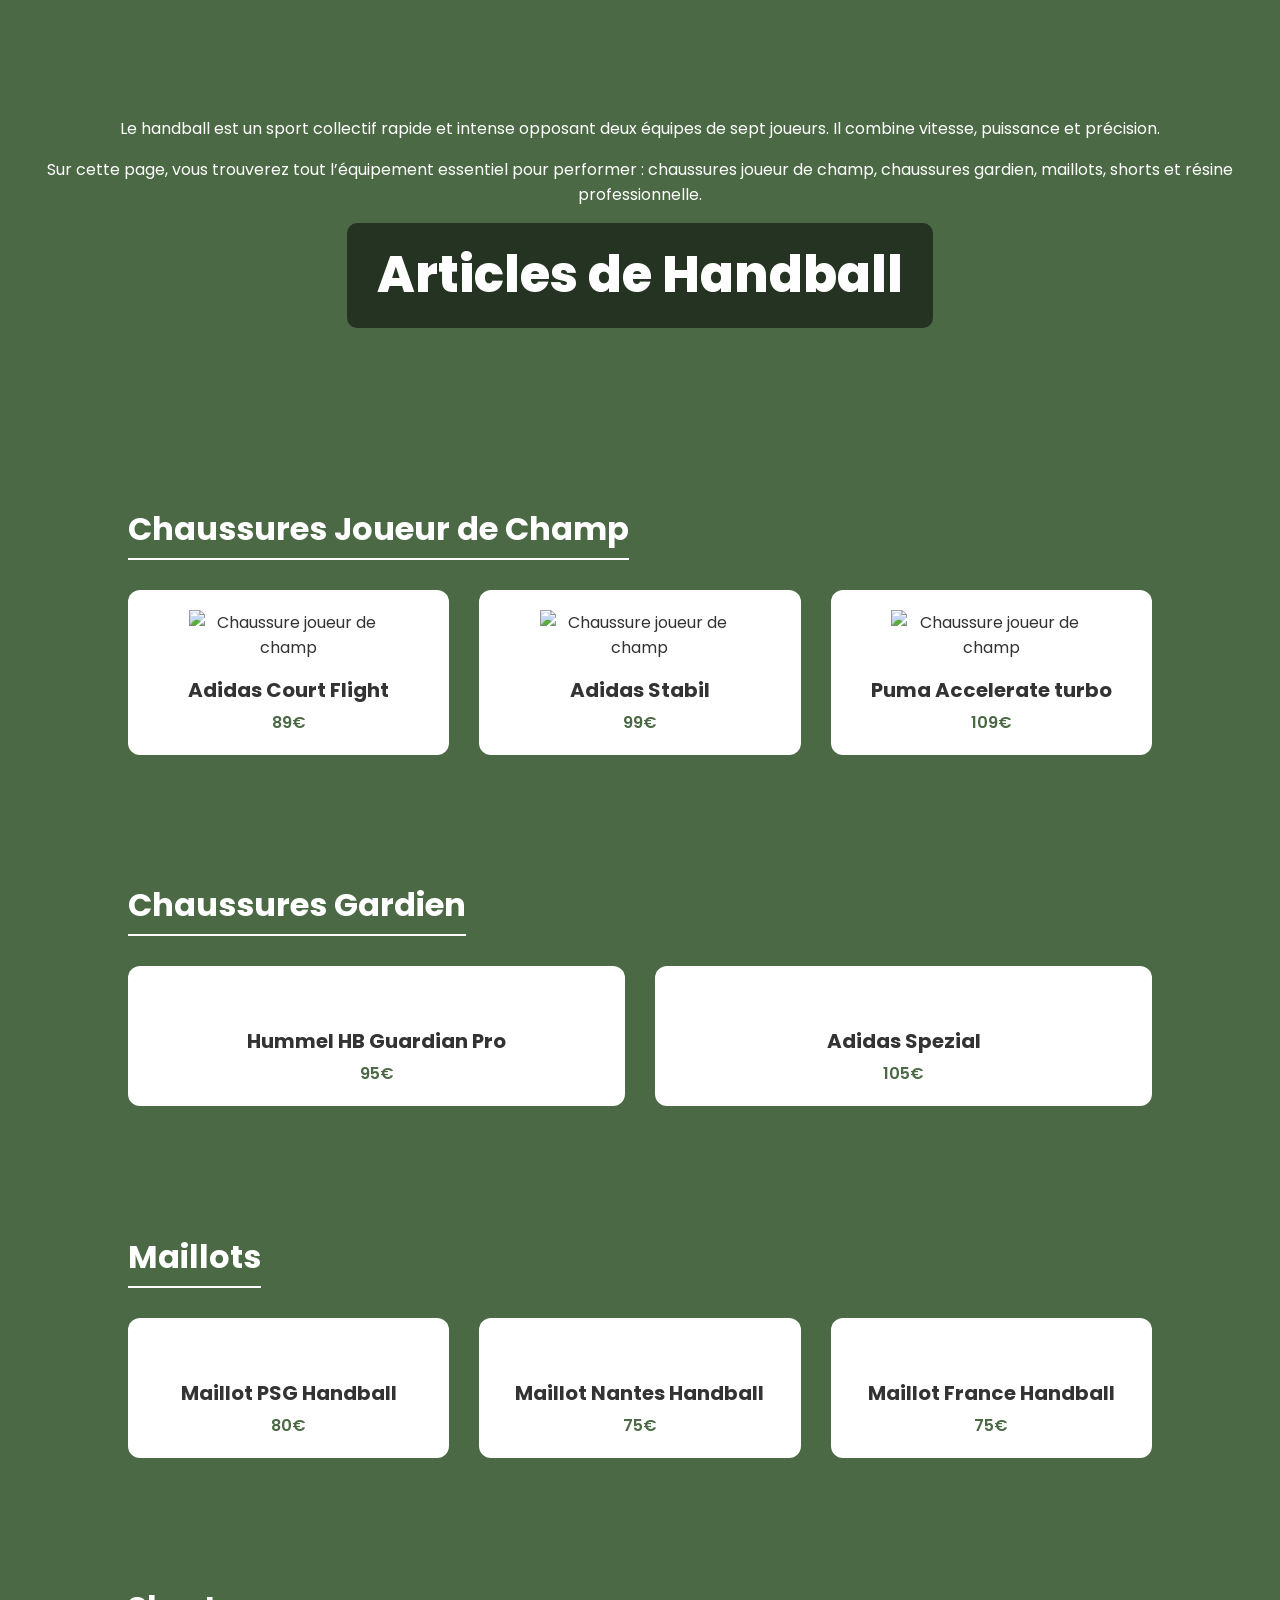
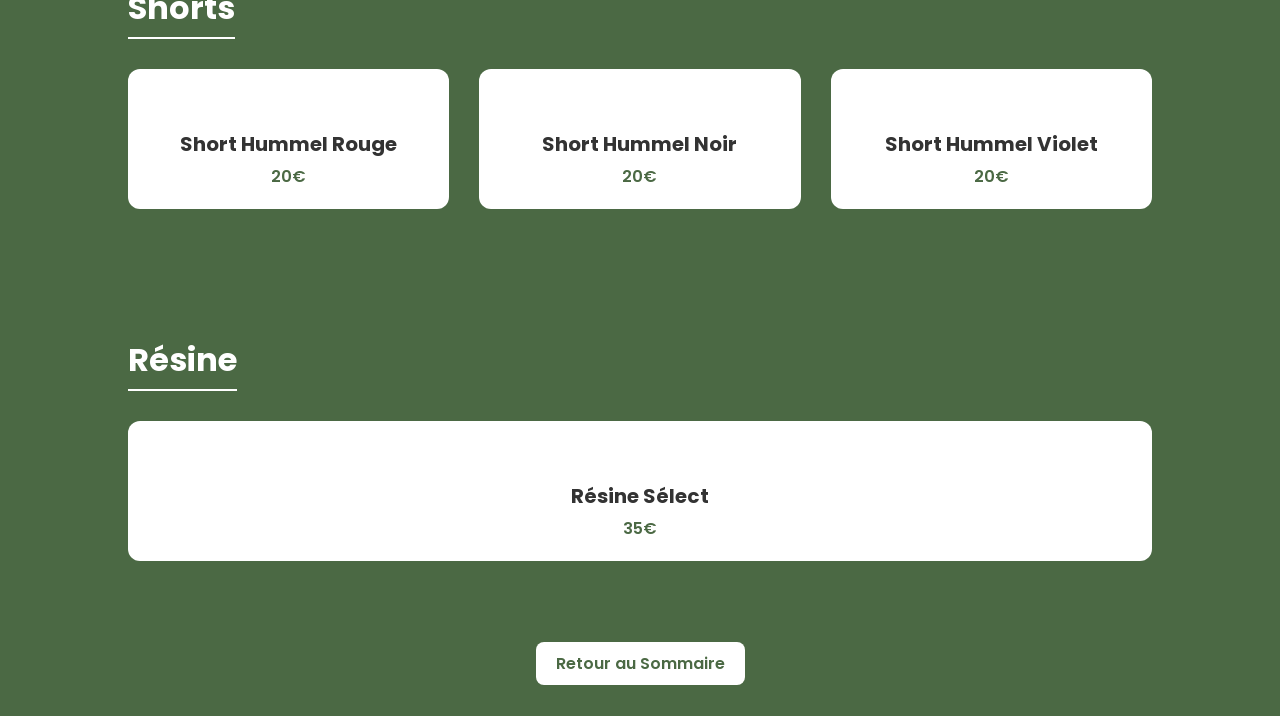
==== Articles de Handball.html @ 726efbfa "Add files via upload" ====
<!DOCTYPE html>
<html lang="fr">
<head>
<meta charset="utf-8">
<meta name="viewport" content="width=device-width, initial-scale=1">
<title>Articles de Handball</title>

<link href="https://fonts.googleapis.com/css2?family=Poppins:wght@300;600;800&display=swap" rel="stylesheet">

<style>
body {
    margin: 0;
    font-family: 'Poppins', sans-serif;
    background-color: #4B6944;
    color: white;
}

.banner {
    background: url('https://images.unsplash.com/photo-1603297631958-10b5c4b0a9c4') center/cover no-repeat;
    padding: 100px 20px;
    text-align: center;
}

.banner h1 {
    font-size: 50px;
    font-weight: 800;
    margin: 0;
    background-color: rgba(0,0,0,0.5);
    display: inline-block;
    padding: 15px 30px;
    border-radius: 10px;
}

section {
    padding: 50px 10%;
}

h2 {
    font-size: 32px;
    margin-bottom: 30px;
    border-bottom: 2px solid white;
    display: inline-block;
    padding-bottom: 5px;
}

.products {
    display: grid;
    grid-template-columns: repeat(auto-fit, minmax(250px, 1fr));
    gap: 30px;
}

.card {
    background-color: white;
    color: #333;
    border-radius: 12px;
    padding: 20px;
    text-align: center;
    transition: 0.3s;
}

.card:hover {
    transform: translateY(-8px);
}

.card img {
    width: 100%;
    max-width: 200px;
    height: auto;
}

.card h3 {
    margin: 15px 0 5px;
    font-size: 20px;
}

.price {
    font-weight: 600;
    color: #4B6944;
}

.back {
    text-align: center;
    padding: 40px;
}

.back a {
    text-decoration: none;
    background-color: white;
    color: #4B6944;
    padding: 10px 20px;
    border-radius: 8px;
    font-weight: 600;
    transition: 0.3s;
}

.back a:hover {
    background-color: #2f4430;
    color: white;
}
</style>
</head>

<body>

<div class="banner">
	<div class="intro">
    <p>
        Le handball est un sport collectif rapide et intense opposant deux équipes de sept joueurs. 
        Il combine vitesse, puissance et précision.
    </p>
    <p>
        Sur cette page, vous trouverez tout l’équipement essentiel pour performer : 
        chaussures joueur de champ, chaussures gardien, maillots, shorts et résine professionnelle.
    </p>
</div>
    <h1>Articles de Handball</h1>
</div>

<!-- Chaussures Joueur de Champ -->
<section>
    <h2>Chaussures Joueur de Champ</h2>
    <div class="products">
        <div class="card">
            <img src="chaussure1.webp" alt="Chaussure joueur de champ">
            <h3>Adidas Court Flight</h3>
            <div class="price">89€</div>
        </div>
        <div class="card">
            <img src="chaussure2.webp" alt="Chaussure joueur de champ">

            <h3>Adidas Stabil</h3>
            <div class="price">99€</div>
        </div>
        <div class="card">
            <img src="chaussure3.webp" alt="Chaussure joueur de champ">
            <h3>Puma Accelerate turbo</h3>
            <div class="price">109€</div>
        </div>
    </div>
</section>

<!-- Chaussures Gardien -->
<section>
    <h2>Chaussures Gardien</h2>
    <div class="products">
        <div class="card">
            <img src="chaussuregb1.webp" alt="">
            <h3>Hummel HB Guardian Pro</h3>
            <div class="price">95€</div>
        </div>
        <div class="card">
            <img src="chaussuregb2.webp" alt="">
            <h3>Adidas Spezial</h3>
            <div class="price">105€</div>
        </div>
    </div>
</section>

<!-- Maillots -->
<section>
    <h2>Maillots</h2>
    <div class="products">
        <div class="card">
            <img src="ma1.webp" alt="">
            <h3>Maillot PSG Handball</h3>
            <div class="price">80€</div>
        </div>
        <div class="card">
            <img src="ma2.webp" alt="">
            <h3>Maillot Nantes Handball</h3>
            <div class="price">75€</div>
        </div>
        <div class="card">
            <img src="ma3.webp" alt="">
            <h3>Maillot France Handball</h3>
            <div class="price">75€</div>
        </div>
    </div>
</section>

<!-- Shorts -->
<section>
    <h2>Shorts</h2>
    <div class="products">
        <div class="card">
            <img src="sh1.webp" alt="">
            <h3>Short Hummel Rouge</h3>
            <div class="price">20€</div>
        </div>
        <div class="card">
            <img src="sh2.webp" alt="">
            <h3>Short Hummel Noir</h3>
            <div class="price">20€</div>
        </div>
        <div class="card">
            <img src="sh3.webp" alt="">
            <h3>Short Hummel Violet</h3>
            <div class="price">20€</div>
        </div>
    </div>
</section>

<!-- Résine -->
<section>
    <h2>Résine</h2>
    <div class="products">
        <div class="card">
            <img src="res.webp" alt="">
            <h3>Résine Sélect</h3>
            <div class="price">35€</div>
        </div>
    </div>
</section>

<div class="back">
    <a href="hub.html">Retour au Sommaire</a>
</div>

</body>
</html>
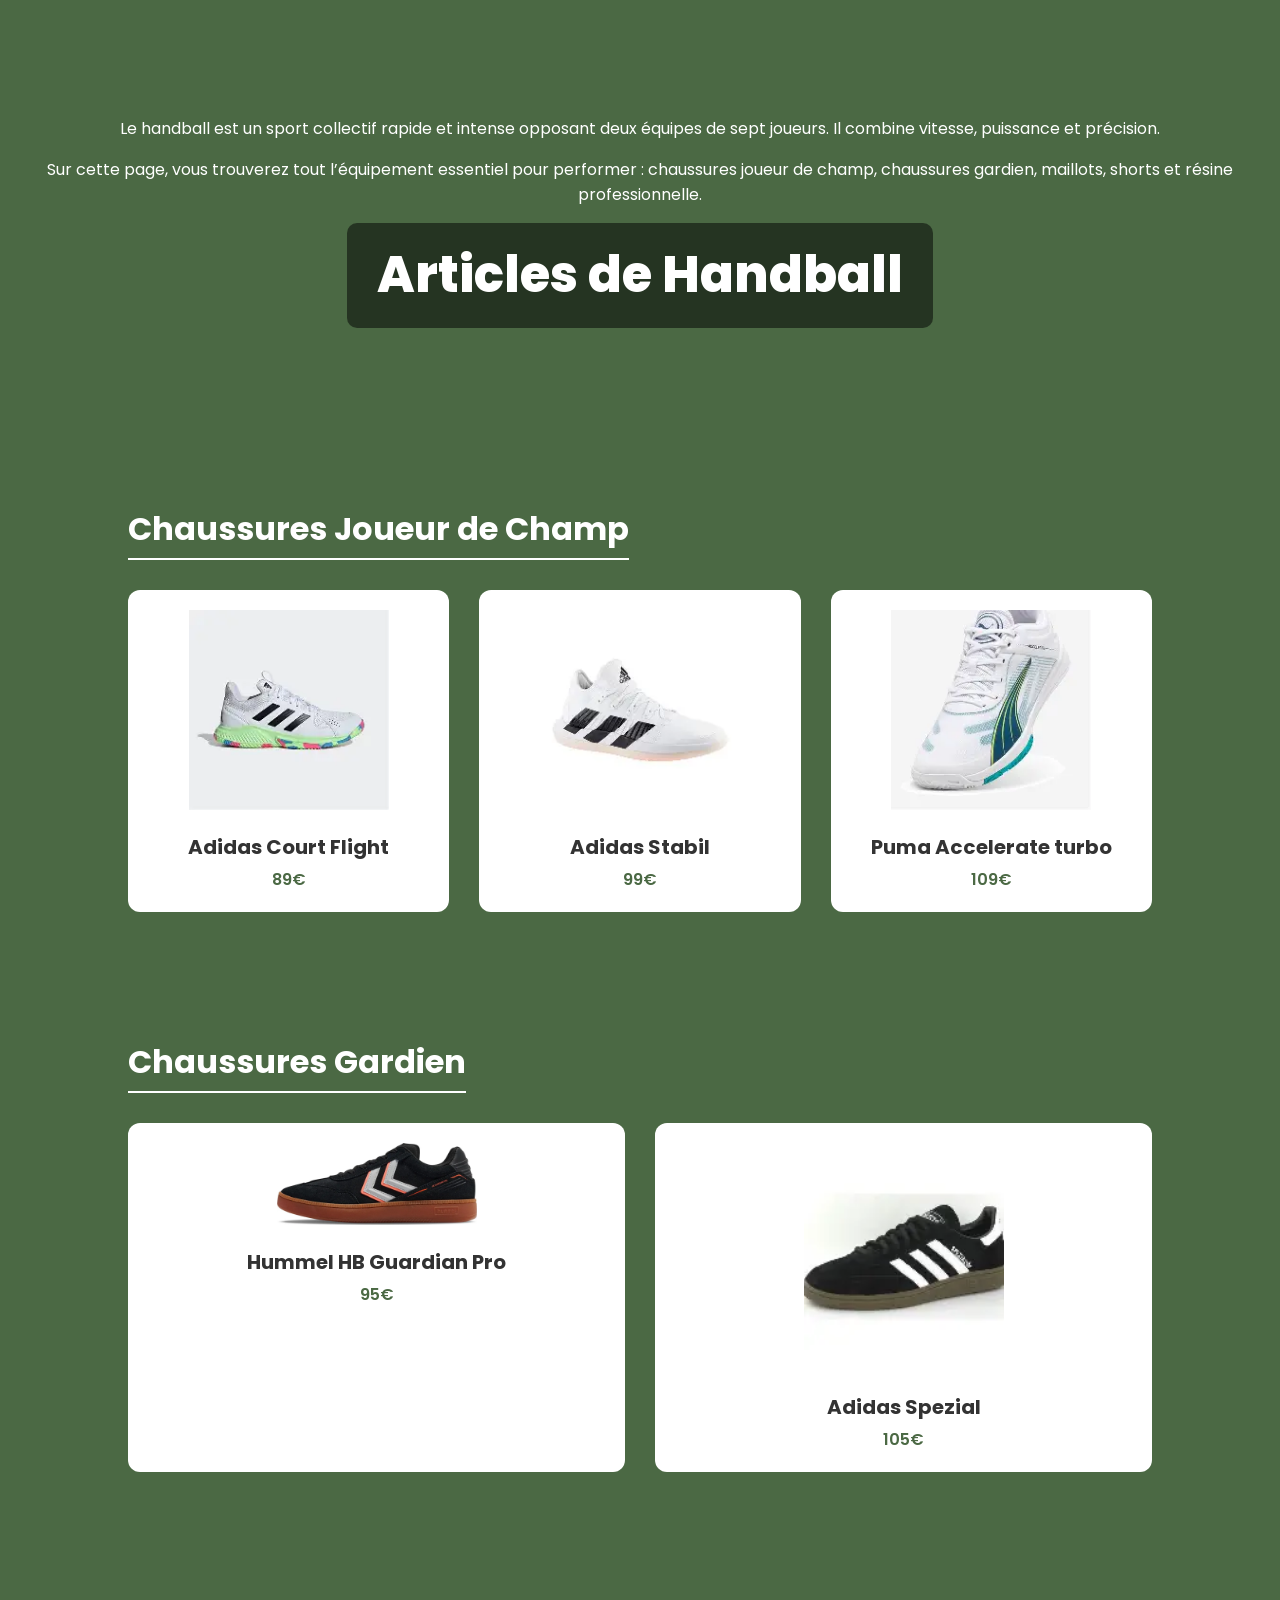
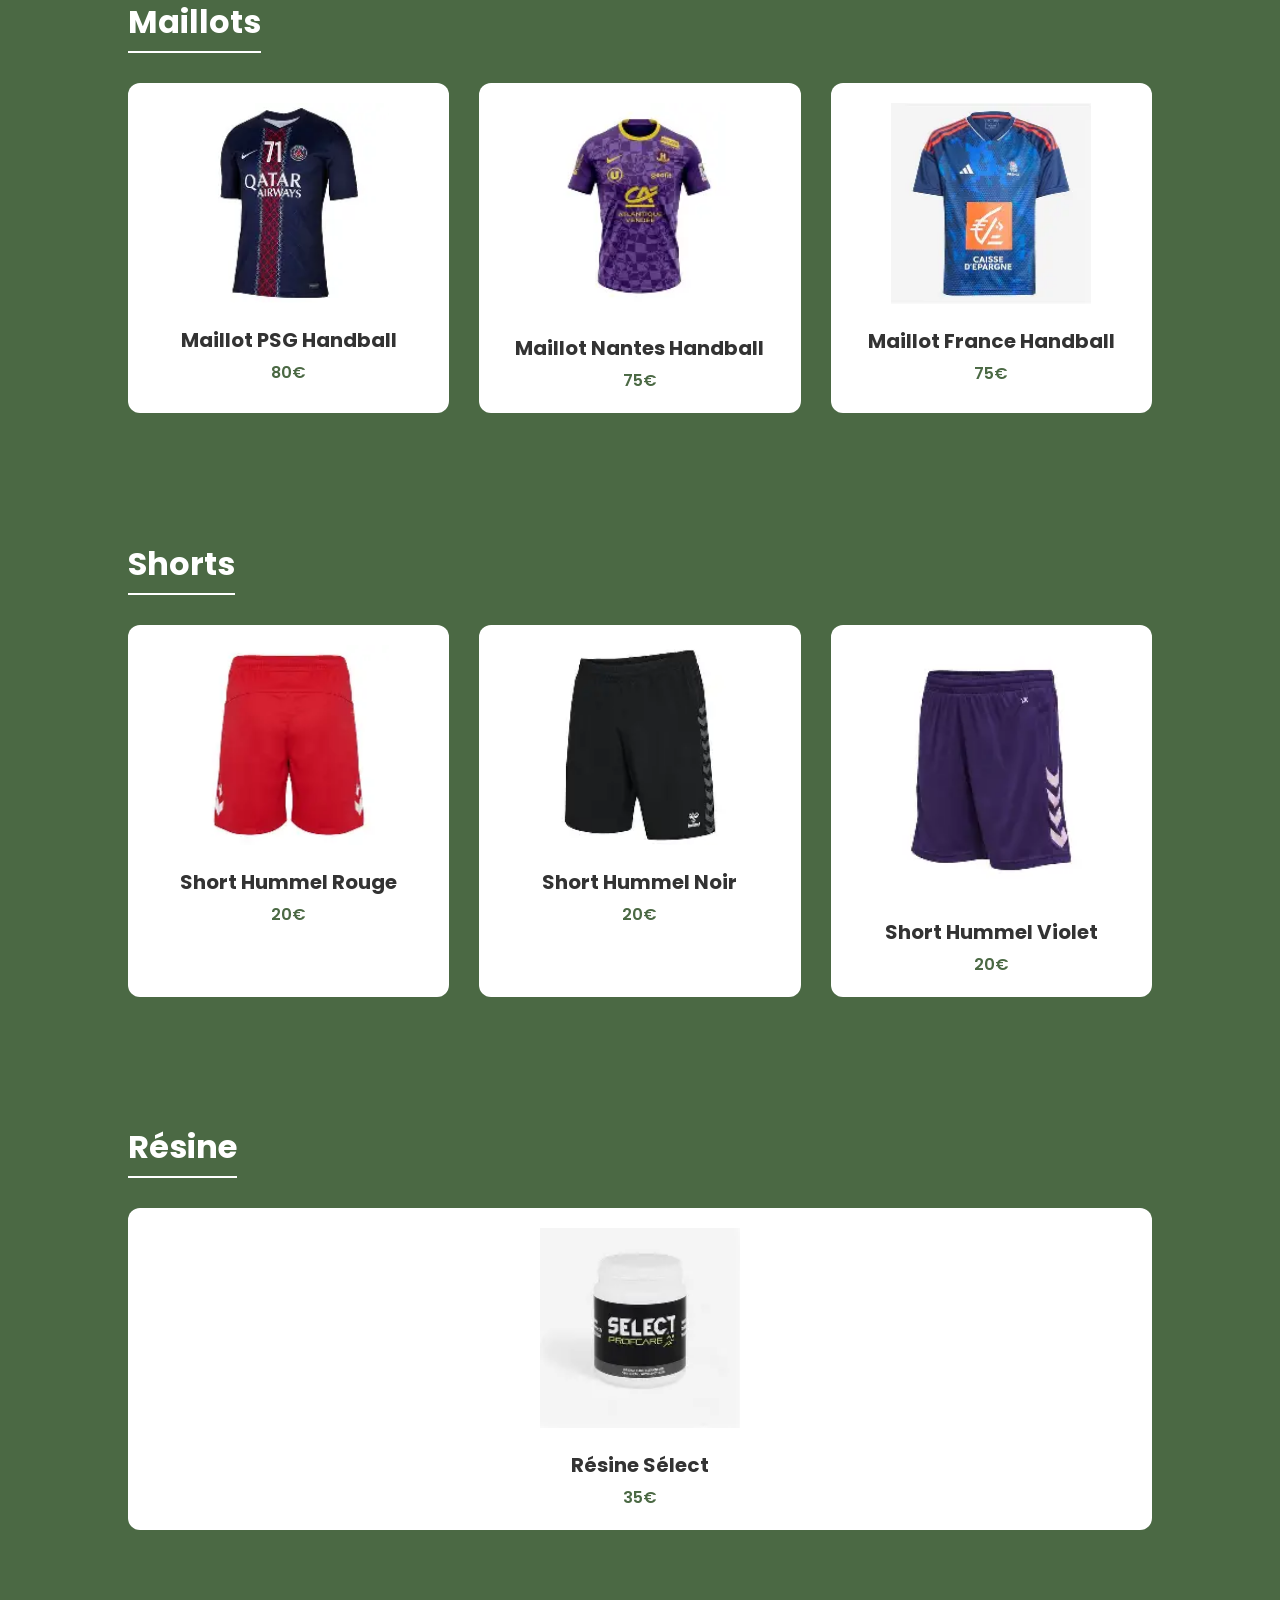
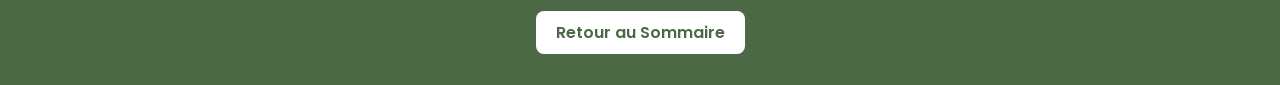
==== commit 2f753ed0: "Add files via upload" ====
--- a/Articles de Handball.html
+++ b/Articles de Handball.html
@@ -213,7 +213,7 @@
 </section>
 
 <div class="back">
-    <a href="hub.html">Retour au Sommaire</a>
+    <a href="index.html">Retour au Sommaire</a>
 </div>
 
 </body>
